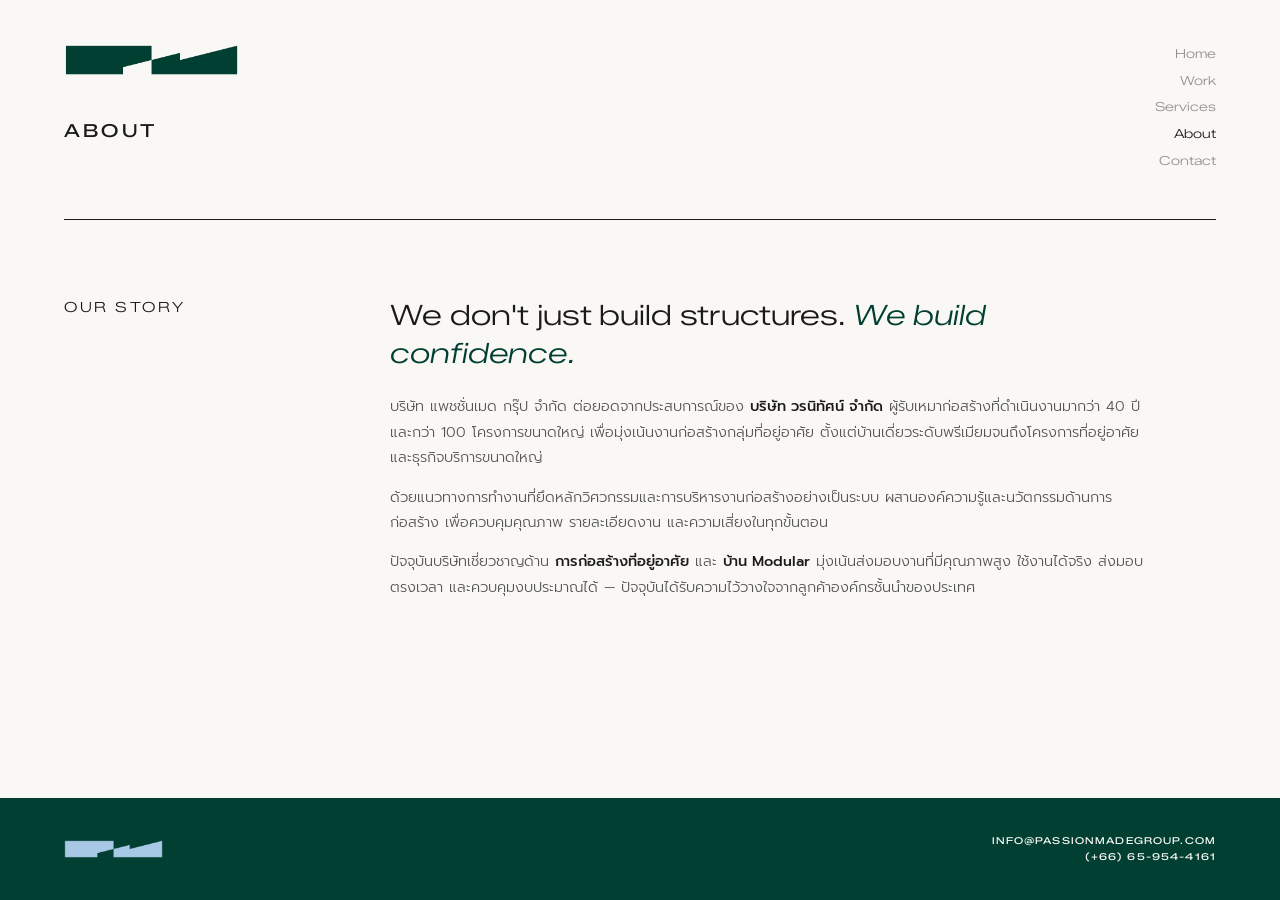
==== about.html @ a5678385 "Add files via upload" ====
<!doctype html>
<html lang="th">
<head>
<meta charset="utf-8">
<meta name="viewport" content="width=device-width, initial-scale=1">
<title>About — PASSIONMADE GROUP</title>
<link rel="icon" type="image/png" href="assets/logo-mark.png">
<link rel="preconnect" href="https://fonts.googleapis.com">
<link rel="preconnect" href="https://fonts.gstatic.com" crossorigin>
<link href="https://fonts.googleapis.com/css2?family=Zalando+Sans+Expanded:wght@300;500;900&display=swap" rel="stylesheet">
<link rel="stylesheet" href="site.css">
</head>
<body>

<header class="top-bar">
  <a href="index.html" class="brand" aria-label="PASSIONMADE GROUP — home">
    <img class="brand__mark" src="assets/logo-mark.png" alt="PASSIONMADE GROUP">
  </a>
  <nav class="top-nav" aria-label="Primary">
    <a href="index.html"    data-page="index.html">Home</a>
    <a href="work.html"     data-page="work.html">Work</a>
    <a href="services.html" data-page="services.html">Services</a>
    <a href="about.html"    data-page="about.html">About</a>
    <a href="contact.html"  data-page="contact.html">Contact</a>
  </nav>
</header>

<main class="page">
  <section class="section">
    <div class="section__head">
      <span class="section__label">About</span>
    </div>

    <div class="about-grid">
      <div class="about-grid__label">
        <span class="sub__label">Our story</span>
      </div>
      <div class="about-col">
        <p class="about-lede">
          We don't just build structures. <span class="em">We build confidence.</span>
        </p>
        <div class="about-body">
          <p>บริษัท แพชชั่นเมด กรุ๊ป จำกัด ต่อยอดจากประสบการณ์ของ <span class="em">บริษัท วรนิทัศน์ จำกัด</span> ผู้รับเหมาก่อสร้างที่ดำเนินงานมากว่า 40 ปี และกว่า 100 โครงการขนาดใหญ่ เพื่อมุ่งเน้นงานก่อสร้างกลุ่มที่อยู่อาศัย ตั้งแต่บ้านเดี่ยวระดับพรีเมียมจนถึงโครงการที่อยู่อาศัยและธุรกิจบริการขนาดใหญ่</p>
          <p>ด้วยแนวทางการทำงานที่ยึดหลักวิศวกรรมและการบริหารงานก่อสร้างอย่างเป็นระบบ ผสานองค์ความรู้และนวัตกรรมด้านการก่อสร้าง เพื่อควบคุมคุณภาพ รายละเอียดงาน และความเสี่ยงในทุกขั้นตอน</p>
          <p>ปัจจุบันบริษัทเชี่ยวชาญด้าน <span class="em">การก่อสร้างที่อยู่อาศัย</span> และ <span class="em">บ้าน Modular</span> มุ่งเน้นส่งมอบงานที่มีคุณภาพสูง ใช้งานได้จริง ส่งมอบตรงเวลา และควบคุมงบประมาณได้ — ปัจจุบันได้รับความไว้วางใจจากลูกค้าองค์กรชั้นนำของประเทศ</p>
        </div>
      </div>
    </div>
  </section>
</main>

<footer class="foot">
  <div class="foot__inner">
    <a href="index.html" class="foot__brand" aria-label="PASSIONMADE GROUP — home">
      <img class="foot__mark" src="assets/logo-mark-blue-clean.png" alt="PASSIONMADE GROUP">
    </a>
    <div class="foot__col" style="align-items: flex-end; text-align: right;">
      <a href="mailto:info@passionmadegroup.com">info@passionmadegroup.com</a>
      <a href="tel:+66659544161">(+66) 65-954-4161</a>
    </div>
  </div>
</footer>

<script src="site.js"></script>
</body>
</html>
---- site.css ----
/* =========================================================
   PASSIONMADE GROUP — Shared stylesheet
   Used by all pages under /site/
   ========================================================= */

/* Fonts — local TTFs from design system */
@font-face {
  font-family: "Zalando Sans";
  src: url("fonts/ZalandoSans-Light.ttf") format("truetype");
  font-weight: 300; font-style: normal; font-display: swap;
}
@font-face {
  font-family: "Zalando Sans";
  src: url("fonts/ZalandoSans-Medium.ttf") format("truetype");
  font-weight: 500; font-style: normal; font-display: swap;
}
@font-face {
  font-family: "Zalando Sans";
  src: url("fonts/ZalandoSans-Bold.ttf") format("truetype");
  font-weight: 700; font-style: normal; font-display: swap;
}
@font-face {
  font-family: "Prompt";
  src: url("fonts/Prompt-Light.ttf") format("truetype");
  font-weight: 300; font-style: normal; font-display: swap;
}
@font-face {
  font-family: "Prompt";
  src: url("fonts/Prompt-Medium.ttf") format("truetype");
  font-weight: 500; font-style: normal; font-display: swap;
}

:root {
  --green: #013F32;
  --paper: #FAF8F4;
  --ink: #1A1A1A;
  --ink-2: #555555;
  --ink-3: #909090;
  --hairline: rgba(26, 26, 26, 0.10);

  --f-widescreen: "Zalando Sans Expanded", "Zalando Sans", "Helvetica Neue", Helvetica, Arial, sans-serif;
  --f-display: var(--f-widescreen);
  --f-body: var(--f-widescreen);
  --f-thai: "Prompt", "Zalando Sans", sans-serif;

  --ease: cubic-bezier(0.22, 1, 0.36, 1);
  --gutter: clamp(28px, 5vw, 80px);
}

* { box-sizing: border-box; margin: 0; padding: 0; }

html { scroll-behavior: smooth; }
@media (prefers-reduced-motion: reduce) {
  html { scroll-behavior: auto; }
  * { animation-duration: 0.001ms !important; transition-duration: 0.001ms !important; }
}

body {
  background: var(--paper);
  color: var(--ink);
  font-family: var(--f-body);
  font-weight: 300;
  font-size: 14px;
  line-height: 1.65;
  -webkit-font-smoothing: antialiased;
  -moz-osx-font-smoothing: grayscale;
  min-height: 100vh;
  display: flex;
  flex-direction: column;
}

img { display: block; max-width: 100%; height: auto; }
a { color: inherit; text-decoration: none; }
button { font: inherit; cursor: pointer; background: none; border: 0; color: inherit; }
ul { list-style: none; }

/* Page fade-in */
.page {
  opacity: 0;
  animation: pageIn 600ms var(--ease) forwards;
}
@keyframes pageIn { to { opacity: 1; } }
@media (prefers-reduced-motion: reduce) {
  .page { opacity: 1; animation: none; }
}

/* =========================================================
   TOP BAR
   ========================================================= */
.top-bar {
  position: fixed;
  top: 0; left: 0; right: 0;
  z-index: 50;
  padding: clamp(24px, 3.6vw, 44px) var(--gutter);
  display: flex;
  justify-content: space-between;
  align-items: flex-start;
  gap: 24px;
  pointer-events: none;
  background: transparent;
}
.top-bar > * { pointer-events: auto; }

.brand {
  display: inline-flex;
  align-items: center;
  line-height: 0;
}
.brand__mark {
  /* Per brand CI — mark is 6:1; height 32px keeps the bar balanced */
  height: 32px;
  width: auto;
  flex: none;
  object-fit: contain;
  display: block;
}
/* On the Home page only, show the full lockup (mark + wordmark) instead */
.brand--lockup .brand__mark {
  height: 72px;
}

.top-nav {
  display: flex;
  flex-direction: column;
  align-items: flex-end;
  gap: 6px;
}
.top-nav a {
  font-family: var(--f-widescreen);
  font-size: 12.5px;
  font-weight: 300;
  letter-spacing: 0;
  color: var(--ink-3);
  transition: color 240ms var(--ease);
}
.top-nav a:hover,
.top-nav a.is-active {
  color: var(--ink);
}

/* =========================================================
   PAGE SHELL
   ========================================================= */
main.page {
  flex: 1;
  display: flex;
  flex-direction: column;
}

.section {
  max-width: 1600px;
  margin: 0 auto;
  width: 100%;
  padding: clamp(96px, 13vh, 140px) var(--gutter) clamp(64px, 8vh, 96px);
}
.section__head {
  margin-bottom: clamp(40px, 6vw, 72px);
}
.section__label {
  font-family: var(--f-widescreen);
  font-size: 18px;
  font-weight: 500;
  letter-spacing: 0.18em;
  text-transform: uppercase;
  color: var(--ink);
}
/* Smaller label for subsections within a page (e.g. side-rail headings) */
.sub__label {
  font-family: var(--f-widescreen);
  font-size: 14px;
  font-weight: 300;
  letter-spacing: 0.18em;
  text-transform: uppercase;
  color: var(--ink);
}

.eyebrow {
  font-family: var(--f-widescreen);
  font-size: 11.5px;
  font-weight: 300;
  letter-spacing: 0.18em;
  text-transform: uppercase;
  color: var(--ink);
}

/* =========================================================
   INTRO (index.html)
   ========================================================= */
.intro {
  flex: 1;
  min-height: 100vh;
  min-height: 100svh;
  padding: clamp(180px, 28vh, 360px) var(--gutter) clamp(96px, 14vh, 160px);
  display: flex;
  flex-direction: column;
  justify-content: center;
  max-width: 1600px;
  margin: 0 auto;
  width: 100%;
}
.intro__inner {
  display: flex;
  flex-direction: column;
  gap: clamp(24px, 3vw, 40px);
}
.intro__wordmark {
  font-family: var(--f-widescreen);
  font-size: 24px;
  line-height: 1;
  letter-spacing: -0.02em;
  color: var(--green);
  text-transform: uppercase;
  font-weight: 500;
}
.intro__wordmark .heavy { font-weight: 900; letter-spacing: -0.025em; }
.intro__lede {
  font-family: var(--f-widescreen);
  font-size: clamp(14px, 1.1vw, 17px);
  font-weight: 300;
  line-height: 1.55;
  color: var(--ink);
  max-width: 44ch;
}
.intro__th {
  font-family: var(--f-thai);
  font-size: clamp(13.5px, 1.05vw, 15.5px);
  font-weight: 300;
  line-height: 1.75;
  color: var(--ink-2);
  max-width: 44ch;
}

/* =========================================================
   WORK (work.html) — case-study blocks
   ========================================================= */
.case {
  display: grid;
  grid-template-columns: minmax(220px, 1fr) 2fr 2fr;
  gap: clamp(20px, 3vw, 48px);
  align-items: start;
  padding: clamp(64px, 10vw, 160px) 0;
  border-top: 1px solid var(--hairline);
}
/* Foundation cases — single image, sized identically to a Selected-work tile.
   Sits in column 2; column 3 stays empty as breathing space. */
.case--single {
  grid-template-columns: minmax(220px, 1fr) 2fr 2fr;
}
.case--single .case__media {
  grid-column: 2 / 3;
}
/* Section group label — underlined heading between groups of cases */
.cases__group-label {
  display: flex;
  align-items: baseline;
  justify-content: space-between;
  gap: 24px;
  margin: clamp(80px, 12vw, 160px) 0 clamp(28px, 3vw, 44px);
}
.cases__group-label:first-child,
.section__head + .cases__group-label { margin-top: 0; }
.cases__group-label .label {
  font-family: var(--f-widescreen);
  font-size: 14px;
  font-weight: 500;
  letter-spacing: 0.18em;
  text-transform: uppercase;
  color: var(--ink);
  line-height: 1;
  padding-bottom: 6px;
  border-bottom: 1px solid var(--ink);
}
.cases__group-label .note {
  font-family: var(--f-thai);
  font-size: 13px;
  font-weight: 300;
  color: var(--ink-2);
  max-width: 40ch;
  text-align: right;
}
/* When a case directly follows a group-label, drop its top border
   (the group-label already provides it) */
.cases__group-label + .case { border-top: 0; padding-top: clamp(28px, 4vw, 56px); }
.case:first-of-type { border-top: 0; }


.case__text {
  display: flex;
  flex-direction: column;
  gap: 28px;
  position: sticky;
  top: 76px;
}
.case__title {
  font-family: var(--f-widescreen);
  font-size: 12px;
  font-weight: 300;
  letter-spacing: 0.22em;
  text-transform: uppercase;
  color: var(--ink);
}
.case__body {
  display: flex;
  flex-direction: column;
  gap: 14px;
  font-family: var(--f-thai);
  font-size: 14px;
  font-weight: 300;
  line-height: 1.75;
  color: var(--ink-2);
  max-width: 36ch;
}
.case__meta {
  display: flex;
  flex-direction: column;
  gap: 14px;
}
.case__meta .row {
  display: flex;
  flex-direction: column;
  gap: 2px;
}
.case__meta .k {
  font-family: var(--f-widescreen);
  font-size: 11px;
  font-weight: 300;
  letter-spacing: 0.18em;
  text-transform: uppercase;
  color: var(--ink-3);
}
.case__meta .v {
  font-family: var(--f-widescreen);
  font-size: 13.5px;
  font-weight: 300;
  color: var(--ink);
}
.case__meta .v.th { font-family: var(--f-thai); color: var(--ink); }

.case__media {
  overflow: hidden;
  aspect-ratio: 4/5;
  background: rgba(26, 26, 26, 0.035);
  border: 1px solid var(--hairline);
}
.case__media img {
  width: 100%;
  height: 100%;
  object-fit: cover;
  transition: transform 900ms var(--ease);
}
.case:hover .case__media img { transform: scale(1.02); }

/* =========================================================
   SERVICES (services.html)
   ========================================================= */
.services-grid {
  display: grid;
  grid-template-columns: minmax(220px, 1fr) 3fr;
  gap: clamp(24px, 4vw, 64px);
  align-items: start;
  border-top: 1px solid var(--ink);
  padding-top: clamp(48px, 6vw, 80px);
}
.services-grid__head {
  position: sticky;
  top: 76px;
  display: flex;
  flex-direction: column;
  gap: 16px;
}
.services-grid__head .lede {
  font-family: var(--f-thai);
  font-size: 13.5px;
  font-weight: 300;
  line-height: 1.7;
  color: var(--ink-2);
  max-width: 28ch;
}
.services-list { display: flex; flex-direction: column; }
.services-list li {
  border-top: 1px solid var(--hairline);
}
.services-list li:last-child { border-bottom: 1px solid var(--hairline); }
.services-list a {
  display: grid;
  grid-template-columns: 40px 1fr;
  gap: 24px;
  align-items: baseline;
  padding: clamp(20px, 2vw, 28px) 0;
  font-family: var(--f-widescreen);
  font-weight: 300;
  font-size: clamp(20px, 2vw, 28px);
  letter-spacing: -0.01em;
  color: var(--ink);
  transition: color 240ms var(--ease);
}
.services-list a:hover { color: var(--green); }
.services-list .num {
  font-family: var(--f-widescreen);
  font-size: 12px;
  font-weight: 300;
  letter-spacing: 0.12em;
  color: var(--ink-3);
}
.services-list .arrow {
  font-size: 16px;
  color: var(--ink-3);
  transition: transform 320ms var(--ease), color 240ms var(--ease);
}
.services-list a:hover .arrow { transform: translateX(6px); color: var(--green); }

/* =========================================================
   ABOUT (about.html)
   ========================================================= */
.about-grid {
  display: grid;
  grid-template-columns: minmax(220px, 1fr) 3fr;
  gap: clamp(24px, 4vw, 64px);
  align-items: start;
  border-top: 1px solid var(--ink);
  padding-top: clamp(48px, 6vw, 80px);
}
.about-grid__label {
  position: sticky;
  top: 76px;
}
.about-col {
  display: flex;
  flex-direction: column;
  gap: 22px;
  max-width: 64ch;
}
.about-lede {
  font-family: var(--f-widescreen);
  font-size: clamp(22px, 2.2vw, 30px);
  font-weight: 300;
  line-height: 1.35;
  letter-spacing: -0.005em;
  color: var(--ink);
}
.about-lede .em {
  color: var(--green);
  font-style: italic;
}
.about-body {
  display: flex;
  flex-direction: column;
  gap: 14px;
  font-family: var(--f-thai);
  font-weight: 300;
  font-size: 14.5px;
  line-height: 1.75;
  color: var(--ink-2);
}
.about-body .em {
  color: var(--ink);
  font-weight: 500;
}

/* =========================================================
   CONTACT (contact.html)
   ========================================================= */
.contact-grid {
  display: grid;
  grid-template-columns: minmax(220px, 1fr) 3fr;
  gap: clamp(24px, 4vw, 64px);
  align-items: start;
  border-top: 1px solid var(--ink);
  padding-top: clamp(48px, 6vw, 80px);
}
.contact-grid__label {
  position: sticky;
  top: 76px;
}
.contact-cols {
  display: grid;
  grid-template-columns: 1fr 1fr;
  gap: clamp(40px, 5vw, 80px);
  max-width: 800px;
}
.contact-addr {
  display: flex;
  flex-direction: column;
  gap: 28px;
}
.contact-addr .block {
  display: flex;
  flex-direction: column;
  gap: 6px;
}
.contact-addr .k {
  font-family: var(--f-widescreen);
  font-size: 12px;
  font-weight: 300;
  color: var(--ink);
}
.contact-addr p,
.contact-addr a {
  font-family: var(--f-body);
  font-weight: 300;
  font-size: 14px;
  line-height: 1.55;
  color: var(--ink-2);
}
.contact-addr p.th { font-family: var(--f-thai); }
.contact-addr a {
  border-bottom: 1px solid transparent;
  transition: color 240ms var(--ease), border-color 240ms var(--ease);
}
.contact-addr a:hover { color: var(--green); border-bottom-color: var(--green); }

.contact-form {
  display: flex;
  flex-direction: column;
  gap: 22px;
}
.field { display: flex; flex-direction: column; gap: 6px; }
.field label {
  font-family: var(--f-widescreen);
  font-size: 12px;
  font-weight: 300;
  color: var(--ink);
}
.field input,
.field textarea {
  font-family: var(--f-body);
  font-size: 14px;
  font-weight: 300;
  color: var(--ink);
  background: transparent;
  border: 0;
  border-bottom: 1px solid var(--hairline);
  padding: 6px 0 10px;
  width: 100%;
  outline: none;
  resize: none;
  line-height: 1.5;
  transition: border-color 240ms var(--ease);
}
.field input::placeholder,
.field textarea::placeholder {
  color: var(--ink-3);
  font-family: var(--f-thai);
}
.field input:focus,
.field textarea:focus { border-bottom-color: var(--ink); }
.field textarea { min-height: 64px; }

.form-submit {
  align-self: flex-start;
  display: inline-flex;
  align-items: center;
  gap: 10px;
  margin-top: 6px;
  padding: 4px 0;
  font-family: var(--f-widescreen);
  font-size: 12px;
  font-weight: 300;
  letter-spacing: 0.18em;
  text-transform: uppercase;
  color: var(--ink);
  border-bottom: 1px solid var(--ink);
  transition: color 240ms var(--ease), border-color 240ms var(--ease), gap 240ms var(--ease);
}
.form-submit:hover { color: var(--green); border-bottom-color: var(--green); gap: 16px; }
.form-success {
  margin-top: 6px;
  display: none;
  font-family: var(--f-thai);
  font-size: 13.5px;
  font-weight: 300;
  color: var(--green);
}
.form-success.is-shown { display: block; }

/* =========================================================
   FOOTER — green panel, blue mark left, info columns right
   ========================================================= */
.foot {
  background: var(--green);
  color: var(--paper);
  width: 100%;
  padding: clamp(24px, 3vw, 36px) var(--gutter);
}
.foot__inner {
  max-width: 1600px;
  margin: 0 auto;
  display: flex;
  justify-content: space-between;
  align-items: center;
  gap: clamp(20px, 4vw, 56px);
}
.foot__brand { display: inline-flex; align-items: center; }
.foot__mark {
  display: block;
  height: 18px;
  width: auto;
}
.foot__col {
  display: flex;
  flex-direction: column;
  gap: 2px;
  font-family: var(--f-widescreen);
  font-size: 9.5px;
  font-weight: 500;
  letter-spacing: 0.12em;
  text-transform: uppercase;
  line-height: 1.5;
  color: var(--paper);
}
.foot__col a {
  color: var(--paper);
  transition: opacity 240ms var(--ease);
}
.foot__col a:hover { opacity: 0.75; }
.foot__col .th {
  font-family: var(--f-thai);
  text-transform: none;
  letter-spacing: 0;
  font-size: 10.5px;
}
@media (max-width: 720px) {
  .foot__inner {
    flex-direction: column;
    align-items: flex-start;
    gap: 14px;
  }
  .foot__col { font-size: 9px; align-items: flex-start !important; }
}

/* =========================================================
   Responsive
   ========================================================= */
@media (max-width: 900px) {
  .case { grid-template-columns: 1fr 1fr; }
  .case__text { grid-column: 1 / -1; position: static; }
}
@media (max-width: 640px) {
  .case { grid-template-columns: 1fr; gap: 24px; }
  .case__media { aspect-ratio: 4/3; }
  .services-grid,
  .about-grid,
  .contact-grid { grid-template-columns: 1fr; }
  .services-grid__head,
  .about-grid__label,
  .contact-grid__label { position: static; }
  .contact-cols { grid-template-columns: 1fr; }
  /* Mobile: separate the address from the form with a hairline + breathing space */
  .contact-cols .contact-form {
    border-top: 1px solid var(--hairline);
    padding-top: clamp(28px, 6vw, 40px);
    margin-top: clamp(4px, 2vw, 12px);
  }
  .foot { flex-direction: column; align-items: flex-start; gap: 16px; }
}
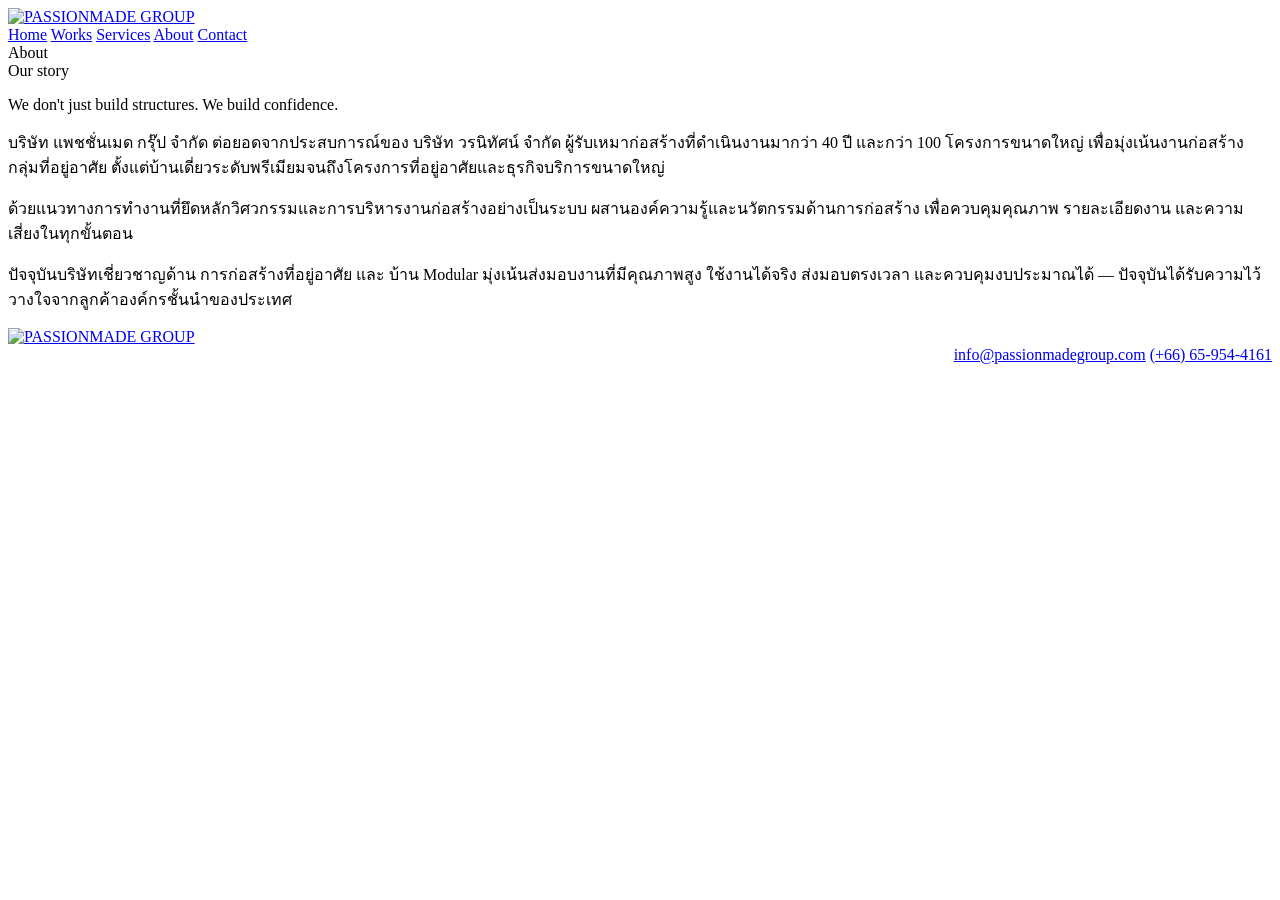
==== commit bc7cc5b7: "Add files via upload" ====
--- a/about.html
+++ b/about.html
@@ -4,22 +4,22 @@
 <meta charset="utf-8">
 <meta name="viewport" content="width=device-width, initial-scale=1">
 <title>About — PASSIONMADE GROUP</title>
-<link rel="icon" type="image/png" href="assets/logo-mark.png">
+<link rel="icon" type="image/png" href="../../20260517_r4/assets/logo-mark.png">
 <link rel="preconnect" href="https://fonts.googleapis.com">
 <link rel="preconnect" href="https://fonts.gstatic.com" crossorigin>
 <link href="https://fonts.googleapis.com/css2?family=Zalando+Sans+Expanded:wght@300;500;900&display=swap" rel="stylesheet">
-<link rel="stylesheet" href="site.css">
+<link rel="stylesheet" href="../../20260517_r4/site.css">
 </head>
 <body>
 
 <header class="top-bar">
-  <a href="index.html" class="brand" aria-label="PASSIONMADE GROUP — home">
-    <img class="brand__mark" src="assets/logo-mark.png" alt="PASSIONMADE GROUP">
+  <a href="../../20260517_r4/index.html" class="brand" aria-label="PASSIONMADE GROUP — home">
+    <img class="brand__mark" src="../../20260517_r4/assets/logo-mark.png" alt="PASSIONMADE GROUP">
   </a>
   <nav class="top-nav" aria-label="Primary">
-    <a href="index.html"    data-page="index.html">Home</a>
-    <a href="work.html"     data-page="work.html">Work</a>
-    <a href="services.html" data-page="services.html">Services</a>
+    <a href="../../20260517_r4/index.html"    data-page="index.html">Home</a>
+    <a href="../../20260517_r4/work.html"     data-page="work.html">Works</a>
+    <a href="../../20260517_r4/services.html" data-page="services.html">Services</a>
     <a href="about.html"    data-page="about.html">About</a>
     <a href="contact.html"  data-page="contact.html">Contact</a>
   </nav>
@@ -51,8 +51,8 @@
 
 <footer class="foot">
   <div class="foot__inner">
-    <a href="index.html" class="foot__brand" aria-label="PASSIONMADE GROUP — home">
-      <img class="foot__mark" src="assets/logo-mark-blue-clean.png" alt="PASSIONMADE GROUP">
+    <a href="../../20260517_r4/index.html" class="foot__brand" aria-label="PASSIONMADE GROUP — home">
+      <img class="foot__mark" src="../../20260517_r4/assets/logo-mark-blue-clean.png" alt="PASSIONMADE GROUP">
     </a>
     <div class="foot__col" style="align-items: flex-end; text-align: right;">
       <a href="mailto:info@passionmadegroup.com">info@passionmadegroup.com</a>
@@ -61,6 +61,6 @@
   </div>
 </footer>
 
-<script src="site.js"></script>
+<script src="../../20260517_r4/site.js"></script>
 </body>
 </html>
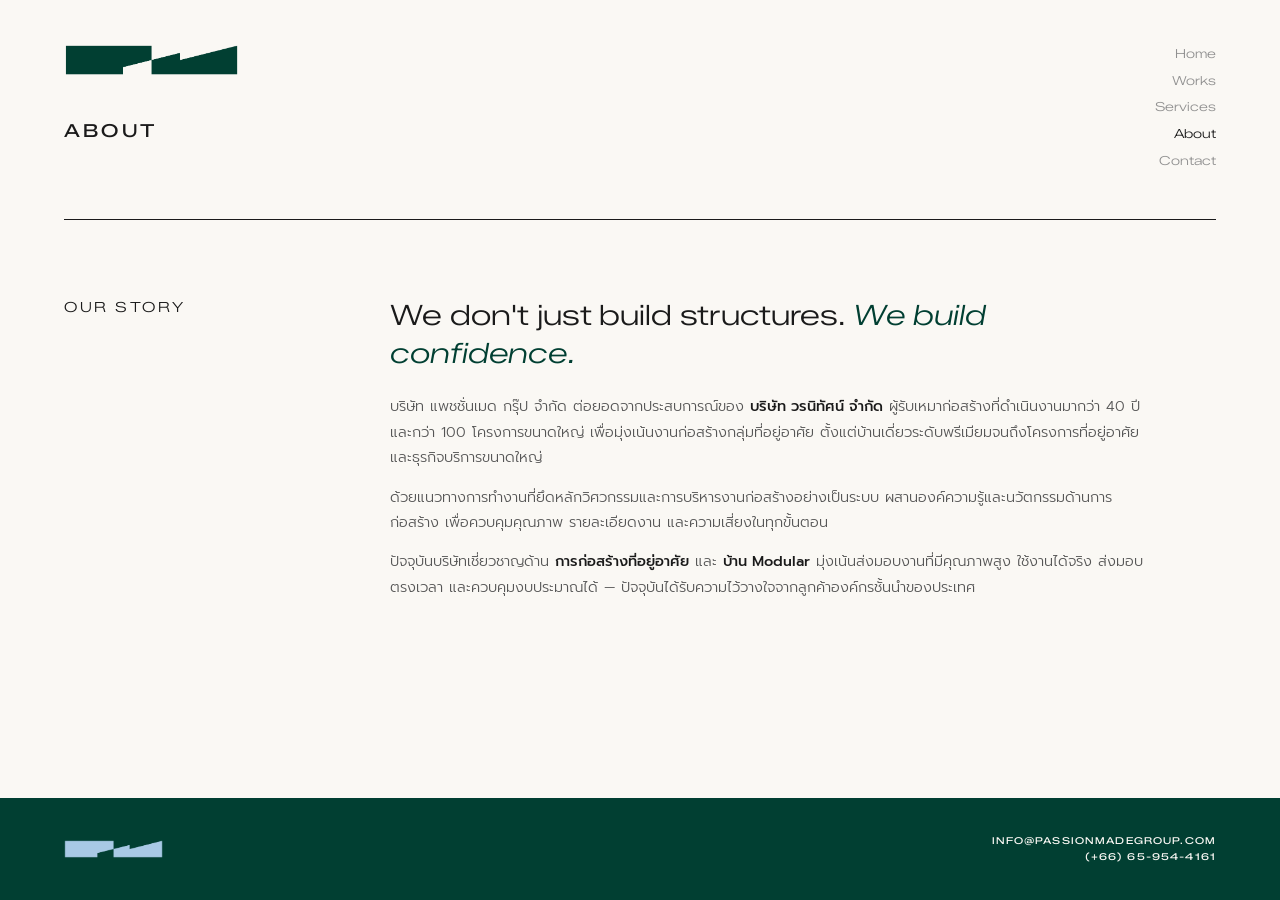
==== commit b6845b40: "Add files via upload" ====
--- a/about.html
+++ b/about.html
@@ -4,22 +4,22 @@
 <meta charset="utf-8">
 <meta name="viewport" content="width=device-width, initial-scale=1">
 <title>About — PASSIONMADE GROUP</title>
-<link rel="icon" type="image/png" href="../../20260517_r4/assets/logo-mark.png">
+<link rel="icon" type="image/png" href="assets/logo-mark.png">
 <link rel="preconnect" href="https://fonts.googleapis.com">
 <link rel="preconnect" href="https://fonts.gstatic.com" crossorigin>
 <link href="https://fonts.googleapis.com/css2?family=Zalando+Sans+Expanded:wght@300;500;900&display=swap" rel="stylesheet">
-<link rel="stylesheet" href="../../20260517_r4/site.css">
+<link rel="stylesheet" href="site.css">
 </head>
 <body>
 
 <header class="top-bar">
-  <a href="../../20260517_r4/index.html" class="brand" aria-label="PASSIONMADE GROUP — home">
-    <img class="brand__mark" src="../../20260517_r4/assets/logo-mark.png" alt="PASSIONMADE GROUP">
+  <a href="index.html" class="brand" aria-label="PASSIONMADE GROUP — home">
+    <img class="brand__mark" src="assets/logo-mark.png" alt="PASSIONMADE GROUP">
   </a>
   <nav class="top-nav" aria-label="Primary">
-    <a href="../../20260517_r4/index.html"    data-page="index.html">Home</a>
-    <a href="../../20260517_r4/work.html"     data-page="work.html">Works</a>
-    <a href="../../20260517_r4/services.html" data-page="services.html">Services</a>
+    <a href="index.html"    data-page="index.html">Home</a>
+    <a href="work.html"     data-page="work.html">Works</a>
+    <a href="services.html" data-page="services.html">Services</a>
     <a href="about.html"    data-page="about.html">About</a>
     <a href="contact.html"  data-page="contact.html">Contact</a>
   </nav>
@@ -51,8 +51,8 @@
 
 <footer class="foot">
   <div class="foot__inner">
-    <a href="../../20260517_r4/index.html" class="foot__brand" aria-label="PASSIONMADE GROUP — home">
-      <img class="foot__mark" src="../../20260517_r4/assets/logo-mark-blue-clean.png" alt="PASSIONMADE GROUP">
+    <a href="index.html" class="foot__brand" aria-label="PASSIONMADE GROUP — home">
+      <img class="foot__mark" src="assets/logo-mark-blue-clean.png" alt="PASSIONMADE GROUP">
     </a>
     <div class="foot__col" style="align-items: flex-end; text-align: right;">
       <a href="mailto:info@passionmadegroup.com">info@passionmadegroup.com</a>
@@ -61,6 +61,6 @@
   </div>
 </footer>
 
-<script src="../../20260517_r4/site.js"></script>
+<script src="site.js"></script>
 </body>
 </html>
--- a/site.css
+++ b/site.css
@@ -0,0 +1,683 @@
+/* =========================================================
+   PASSIONMADE GROUP — Shared stylesheet
+   Used by all pages under /site/
+   ========================================================= */
+
+/* Fonts — local TTFs from design system */
+@font-face {
+  font-family: "Zalando Sans";
+  src: url("fonts/ZalandoSans-Light.ttf") format("truetype");
+  font-weight: 300; font-style: normal; font-display: swap;
+}
+@font-face {
+  font-family: "Zalando Sans";
+  src: url("fonts/ZalandoSans-Medium.ttf") format("truetype");
+  font-weight: 500; font-style: normal; font-display: swap;
+}
+@font-face {
+  font-family: "Zalando Sans";
+  src: url("fonts/ZalandoSans-Bold.ttf") format("truetype");
+  font-weight: 700; font-style: normal; font-display: swap;
+}
+@font-face {
+  font-family: "Prompt";
+  src: url("fonts/Prompt-Light.ttf") format("truetype");
+  font-weight: 300; font-style: normal; font-display: swap;
+}
+@font-face {
+  font-family: "Prompt";
+  src: url("fonts/Prompt-Medium.ttf") format("truetype");
+  font-weight: 500; font-style: normal; font-display: swap;
+}
+
+:root {
+  --green: #013F32;
+  --paper: #FAF8F4;
+  --ink: #1A1A1A;
+  --ink-2: #555555;
+  --ink-3: #909090;
+  --hairline: rgba(26, 26, 26, 0.10);
+
+  --f-widescreen: "Zalando Sans Expanded", "Zalando Sans", "Helvetica Neue", Helvetica, Arial, sans-serif;
+  --f-display: var(--f-widescreen);
+  --f-body: var(--f-widescreen);
+  --f-thai: "Prompt", "Zalando Sans", sans-serif;
+
+  --ease: cubic-bezier(0.22, 1, 0.36, 1);
+  --gutter: clamp(28px, 5vw, 80px);
+}
+
+* { box-sizing: border-box; margin: 0; padding: 0; }
+
+html { scroll-behavior: smooth; }
+@media (prefers-reduced-motion: reduce) {
+  html { scroll-behavior: auto; }
+  * { animation-duration: 0.001ms !important; transition-duration: 0.001ms !important; }
+}
+
+body {
+  background: var(--paper);
+  color: var(--ink);
+  font-family: var(--f-body);
+  font-weight: 300;
+  font-size: 14px;
+  line-height: 1.65;
+  -webkit-font-smoothing: antialiased;
+  -moz-osx-font-smoothing: grayscale;
+  min-height: 100vh;
+  display: flex;
+  flex-direction: column;
+}
+
+img { display: block; max-width: 100%; height: auto; }
+a { color: inherit; text-decoration: none; }
+button { font: inherit; cursor: pointer; background: none; border: 0; color: inherit; }
+ul { list-style: none; }
+
+/* Page fade-in */
+.page {
+  opacity: 0;
+  animation: pageIn 600ms var(--ease) forwards;
+}
+@keyframes pageIn { to { opacity: 1; } }
+@media (prefers-reduced-motion: reduce) {
+  .page { opacity: 1; animation: none; }
+}
+
+/* =========================================================
+   TOP BAR
+   ========================================================= */
+.top-bar {
+  position: fixed;
+  top: 0; left: 0; right: 0;
+  z-index: 50;
+  padding: clamp(24px, 3.6vw, 44px) var(--gutter);
+  display: flex;
+  justify-content: space-between;
+  align-items: flex-start;
+  gap: 24px;
+  pointer-events: none;
+  background: transparent;
+}
+.top-bar > * { pointer-events: auto; }
+
+.brand {
+  display: inline-flex;
+  align-items: center;
+  line-height: 0;
+}
+.brand__mark {
+  /* Per brand CI — mark is 6:1; height 32px keeps the bar balanced */
+  height: 32px;
+  width: auto;
+  flex: none;
+  object-fit: contain;
+  display: block;
+}
+/* On the Home page only, show the full lockup (mark + wordmark) instead */
+.brand--lockup .brand__mark {
+  height: 72px;
+}
+
+.top-nav {
+  display: flex;
+  flex-direction: column;
+  align-items: flex-end;
+  gap: 6px;
+}
+.top-nav a {
+  font-family: var(--f-widescreen);
+  font-size: 12.5px;
+  font-weight: 300;
+  letter-spacing: 0;
+  color: var(--ink-3);
+  transition: color 240ms var(--ease);
+}
+.top-nav a:hover,
+.top-nav a.is-active {
+  color: var(--ink);
+}
+
+/* =========================================================
+   PAGE SHELL
+   ========================================================= */
+main.page {
+  flex: 1;
+  display: flex;
+  flex-direction: column;
+}
+
+.section {
+  max-width: 1600px;
+  margin: 0 auto;
+  width: 100%;
+  padding: clamp(96px, 13vh, 140px) var(--gutter) clamp(64px, 8vh, 96px);
+}
+.section__head {
+  margin-bottom: clamp(40px, 6vw, 72px);
+}
+.section__label {
+  font-family: var(--f-widescreen);
+  font-size: 18px;
+  font-weight: 500;
+  letter-spacing: 0.18em;
+  text-transform: uppercase;
+  color: var(--ink);
+}
+/* Smaller label for subsections within a page (e.g. side-rail headings) */
+.sub__label {
+  font-family: var(--f-widescreen);
+  font-size: 14px;
+  font-weight: 300;
+  letter-spacing: 0.18em;
+  text-transform: uppercase;
+  color: var(--ink);
+}
+
+.eyebrow {
+  font-family: var(--f-widescreen);
+  font-size: 11.5px;
+  font-weight: 300;
+  letter-spacing: 0.18em;
+  text-transform: uppercase;
+  color: var(--ink);
+}
+
+/* =========================================================
+   INTRO (index.html)
+   ========================================================= */
+.intro {
+  flex: 1;
+  min-height: 100vh;
+  min-height: 100svh;
+  padding: clamp(180px, 28vh, 360px) var(--gutter) clamp(96px, 14vh, 160px);
+  display: flex;
+  flex-direction: column;
+  justify-content: center;
+  max-width: 1600px;
+  margin: 0 auto;
+  width: 100%;
+}
+.intro__inner {
+  display: flex;
+  flex-direction: column;
+  gap: clamp(24px, 3vw, 40px);
+}
+.intro__wordmark {
+  font-family: var(--f-widescreen);
+  font-size: 24px;
+  line-height: 1;
+  letter-spacing: -0.02em;
+  color: var(--green);
+  text-transform: uppercase;
+  font-weight: 500;
+}
+.intro__wordmark .heavy { font-weight: 900; letter-spacing: -0.025em; }
+.intro__lede {
+  font-family: var(--f-widescreen);
+  font-size: clamp(14px, 1.1vw, 17px);
+  font-weight: 300;
+  line-height: 1.55;
+  color: var(--ink);
+  max-width: 44ch;
+}
+.intro__th {
+  font-family: var(--f-thai);
+  font-size: clamp(13.5px, 1.05vw, 15.5px);
+  font-weight: 300;
+  line-height: 1.75;
+  color: var(--ink-2);
+  max-width: 44ch;
+}
+
+/* =========================================================
+   WORK (work.html) — case-study blocks
+   ========================================================= */
+.case {
+  display: grid;
+  grid-template-columns: minmax(220px, 1fr) 2fr 2fr;
+  gap: clamp(20px, 3vw, 48px);
+  align-items: start;
+  padding: clamp(64px, 10vw, 160px) 0;
+  border-top: 1px solid var(--hairline);
+}
+/* Foundation cases — single image, sized identically to a Selected-work tile.
+   Sits in column 2; column 3 stays empty as breathing space. */
+.case--single {
+  grid-template-columns: minmax(220px, 1fr) 2fr 2fr;
+}
+.case--single .case__media {
+  grid-column: 2 / 3;
+}
+/* Section group label — underlined heading between groups of cases */
+.cases__group-label {
+  display: flex;
+  align-items: baseline;
+  justify-content: space-between;
+  gap: 24px;
+  margin: clamp(80px, 12vw, 160px) 0 clamp(28px, 3vw, 44px);
+}
+/* First group sits right under the page header — reset top margin,
+   add the same hairline rule the other pages have above their grids */
+.cases__group-label:first-child,
+.section__head + .cases__group-label {
+  margin-top: 0;
+  border-top: 1px solid var(--ink);
+  padding-top: clamp(48px, 6vw, 80px);
+}
+.cases__group-label .label {
+  font-family: var(--f-widescreen);
+  font-size: 14px;
+  font-weight: 500;
+  letter-spacing: 0.18em;
+  text-transform: uppercase;
+  color: var(--ink);
+  line-height: 1;
+  padding-bottom: 6px;
+  border-bottom: 1px solid var(--ink);
+}
+.cases__group-label .note {
+  font-family: var(--f-thai);
+  font-size: 13px;
+  font-weight: 300;
+  color: var(--ink-2);
+  max-width: 40ch;
+  text-align: right;
+}
+/* When a case directly follows a group-label, drop its top border
+   (the group-label already provides it) */
+.cases__group-label + .case { border-top: 0; padding-top: clamp(28px, 4vw, 56px); }
+.case:first-of-type { border-top: 0; }
+
+
+.case__text {
+  display: flex;
+  flex-direction: column;
+  gap: 28px;
+  position: sticky;
+  top: 76px;
+}
+.case__title {
+  font-family: var(--f-widescreen);
+  font-size: 12px;
+  font-weight: 300;
+  letter-spacing: 0.22em;
+  text-transform: uppercase;
+  color: var(--ink);
+}
+.case__body {
+  display: flex;
+  flex-direction: column;
+  gap: 14px;
+  font-family: var(--f-thai);
+  font-size: 14px;
+  font-weight: 300;
+  line-height: 1.75;
+  color: var(--ink-2);
+  max-width: 36ch;
+}
+.case__meta {
+  display: flex;
+  flex-direction: column;
+  gap: 14px;
+}
+.case__meta .row {
+  display: flex;
+  flex-direction: column;
+  gap: 2px;
+}
+.case__meta .k {
+  font-family: var(--f-widescreen);
+  font-size: 11px;
+  font-weight: 300;
+  letter-spacing: 0.18em;
+  text-transform: uppercase;
+  color: var(--ink-3);
+}
+.case__meta .v {
+  font-family: var(--f-widescreen);
+  font-size: 13.5px;
+  font-weight: 300;
+  color: var(--ink);
+}
+.case__meta .v.th { font-family: var(--f-thai); color: var(--ink); }
+
+.case__media {
+  overflow: hidden;
+  aspect-ratio: 4/5;
+  background: rgba(26, 26, 26, 0.035);
+  border: 1px solid var(--hairline);
+}
+.case__media img {
+  width: 100%;
+  height: 100%;
+  object-fit: cover;
+  transition: transform 900ms var(--ease);
+}
+.case:hover .case__media img { transform: scale(1.02); }
+
+/* =========================================================
+   SERVICES (services.html)
+   ========================================================= */
+.services-grid {
+  display: grid;
+  grid-template-columns: minmax(220px, 1fr) 3fr;
+  gap: clamp(24px, 4vw, 64px);
+  align-items: start;
+  border-top: 1px solid var(--ink);
+  padding-top: clamp(48px, 6vw, 80px);
+}
+.services-grid__head {
+  position: sticky;
+  top: 76px;
+  display: flex;
+  flex-direction: column;
+  gap: 16px;
+}
+.services-grid__head .lede {
+  font-family: var(--f-thai);
+  font-size: 13.5px;
+  font-weight: 300;
+  line-height: 1.7;
+  color: var(--ink-2);
+  max-width: 28ch;
+}
+.services-list { display: flex; flex-direction: column; }
+.services-list li {
+  border-top: 1px solid var(--hairline);
+}
+.services-list li:last-child { border-bottom: 1px solid var(--hairline); }
+.services-list a {
+  display: grid;
+  grid-template-columns: 40px 1fr;
+  gap: 24px;
+  align-items: baseline;
+  padding: clamp(20px, 2vw, 28px) 0;
+  font-family: var(--f-widescreen);
+  font-weight: 300;
+  font-size: clamp(20px, 2vw, 28px);
+  letter-spacing: -0.01em;
+  color: var(--ink);
+  transition: color 240ms var(--ease);
+}
+.services-list a:hover { color: var(--green); }
+.services-list .num {
+  font-family: var(--f-widescreen);
+  font-size: 12px;
+  font-weight: 300;
+  letter-spacing: 0.12em;
+  color: var(--ink-3);
+}
+.services-list .arrow {
+  font-size: 16px;
+  color: var(--ink-3);
+  transition: transform 320ms var(--ease), color 240ms var(--ease);
+}
+.services-list a:hover .arrow { transform: translateX(6px); color: var(--green); }
+
+/* =========================================================
+   ABOUT (about.html)
+   ========================================================= */
+.about-grid {
+  display: grid;
+  grid-template-columns: minmax(220px, 1fr) 3fr;
+  gap: clamp(24px, 4vw, 64px);
+  align-items: start;
+  border-top: 1px solid var(--ink);
+  padding-top: clamp(48px, 6vw, 80px);
+}
+.about-grid__label {
+  position: sticky;
+  top: 76px;
+}
+.about-col {
+  display: flex;
+  flex-direction: column;
+  gap: 22px;
+  max-width: 64ch;
+}
+.about-lede {
+  font-family: var(--f-widescreen);
+  font-size: clamp(22px, 2.2vw, 30px);
+  font-weight: 300;
+  line-height: 1.35;
+  letter-spacing: -0.005em;
+  color: var(--ink);
+}
+.about-lede .em {
+  color: var(--green);
+  font-style: italic;
+}
+.about-body {
+  display: flex;
+  flex-direction: column;
+  gap: 14px;
+  font-family: var(--f-thai);
+  font-weight: 300;
+  font-size: 14.5px;
+  line-height: 1.75;
+  color: var(--ink-2);
+}
+.about-body .em {
+  color: var(--ink);
+  font-weight: 500;
+}
+
+/* =========================================================
+   CONTACT (contact.html)
+   ========================================================= */
+.contact-grid {
+  display: grid;
+  grid-template-columns: minmax(220px, 1fr) 3fr;
+  gap: clamp(24px, 4vw, 64px);
+  align-items: start;
+  border-top: 1px solid var(--ink);
+  padding-top: clamp(48px, 6vw, 80px);
+}
+.contact-grid__label {
+  position: sticky;
+  top: 76px;
+}
+.contact-cols {
+  display: grid;
+  grid-template-columns: 1fr 1fr;
+  gap: clamp(40px, 5vw, 80px);
+  max-width: 800px;
+}
+.contact-addr {
+  display: flex;
+  flex-direction: column;
+  gap: 28px;
+}
+.contact-addr .block {
+  display: flex;
+  flex-direction: column;
+  gap: 6px;
+}
+.contact-addr .k {
+  font-family: var(--f-widescreen);
+  font-size: 12px;
+  font-weight: 300;
+  color: var(--ink);
+}
+.contact-addr p,
+.contact-addr a {
+  font-family: var(--f-body);
+  font-weight: 300;
+  font-size: 14px;
+  line-height: 1.55;
+  color: var(--ink-2);
+}
+.contact-addr p.th { font-family: var(--f-thai); }
+.contact-addr a {
+  border-bottom: 1px solid transparent;
+  transition: color 240ms var(--ease), border-color 240ms var(--ease);
+}
+.contact-addr a:hover { color: var(--green); border-bottom-color: var(--green); }
+
+.contact-form {
+  display: flex;
+  flex-direction: column;
+  gap: 22px;
+}
+.field { display: flex; flex-direction: column; gap: 6px; }
+.field label {
+  font-family: var(--f-widescreen);
+  font-size: 12px;
+  font-weight: 300;
+  color: var(--ink);
+}
+.field input,
+.field textarea {
+  font-family: var(--f-body);
+  font-size: 14px;
+  font-weight: 300;
+  color: var(--ink);
+  background: transparent;
+  border: 0;
+  border-bottom: 1px solid var(--hairline);
+  padding: 6px 0 10px;
+  width: 100%;
+  outline: none;
+  resize: none;
+  line-height: 1.5;
+  transition: border-color 240ms var(--ease);
+}
+.field input::placeholder,
+.field textarea::placeholder {
+  color: var(--ink-3);
+  font-family: var(--f-thai);
+}
+.field input:focus,
+.field textarea:focus { border-bottom-color: var(--ink); }
+.field textarea { min-height: 64px; }
+
+.form-submit {
+  align-self: flex-start;
+  display: inline-flex;
+  align-items: center;
+  gap: 10px;
+  margin-top: 6px;
+  padding: 4px 0;
+  font-family: var(--f-widescreen);
+  font-size: 12px;
+  font-weight: 300;
+  letter-spacing: 0.18em;
+  text-transform: uppercase;
+  color: var(--ink);
+  border-bottom: 1px solid var(--ink);
+  transition: color 240ms var(--ease), border-color 240ms var(--ease), gap 240ms var(--ease);
+}
+.form-submit:hover { color: var(--green); border-bottom-color: var(--green); gap: 16px; }
+.form-success {
+  margin-top: 6px;
+  display: none;
+  font-family: var(--f-thai);
+  font-size: 13.5px;
+  font-weight: 300;
+  color: var(--green);
+}
+.form-success.is-shown { display: block; }
+
+/* =========================================================
+   FOOTER — green panel, blue mark left, info columns right
+   ========================================================= */
+.foot {
+  background: var(--green);
+  color: var(--paper);
+  width: 100%;
+  padding: clamp(24px, 3vw, 36px) var(--gutter);
+}
+.foot__inner {
+  max-width: 1600px;
+  margin: 0 auto;
+  display: flex;
+  justify-content: space-between;
+  align-items: center;
+  gap: clamp(20px, 4vw, 56px);
+}
+.foot__brand { display: inline-flex; align-items: center; }
+.foot__mark {
+  display: block;
+  height: 18px;
+  width: auto;
+}
+.foot__col {
+  display: flex;
+  flex-direction: column;
+  gap: 2px;
+  font-family: var(--f-widescreen);
+  font-size: 9.5px;
+  font-weight: 500;
+  letter-spacing: 0.12em;
+  text-transform: uppercase;
+  line-height: 1.5;
+  color: var(--paper);
+}
+.foot__col a {
+  color: var(--paper);
+  transition: opacity 240ms var(--ease);
+}
+.foot__col a:hover { opacity: 0.75; }
+.foot__col .th {
+  font-family: var(--f-thai);
+  text-transform: none;
+  letter-spacing: 0;
+  font-size: 10.5px;
+}
+@media (max-width: 720px) {
+  .foot__inner {
+    flex-direction: column;
+    align-items: flex-start;
+    gap: 14px;
+  }
+  .foot__col { font-size: 9px; align-items: flex-start !important; }
+}
+
+/* =========================================================
+   Responsive
+   ========================================================= */
+@media (max-width: 720px) {
+  /* Tighter top bar + horizontal nav on mobile so it doesn't eat
+     180+px of vertical space hiding section headers underneath. */
+  .top-bar {
+    padding: 16px var(--gutter);
+    align-items: center;
+  }
+  .top-nav {
+    flex-direction: row;
+    gap: clamp(14px, 3vw, 22px);
+    align-items: center;
+  }
+  .top-nav a { font-size: 11px; letter-spacing: 0.06em; padding: 4px 0; }
+  .brand__mark { height: 24px; }
+  .brand--lockup .brand__mark { height: 36px; }
+  /* Reduce the top hero padding on Home so the lockup doesn't get
+     pushed way down a short mobile viewport. */
+  .intro { padding-top: clamp(96px, 18vh, 160px); }
+}
+@media (max-width: 900px) {
+  .case { grid-template-columns: 1fr 1fr; }
+  .case__text { grid-column: 1 / -1; position: static; }
+}
+@media (max-width: 640px) {
+  .case { grid-template-columns: 1fr; gap: 24px; }
+  .case__media { aspect-ratio: 4/3; }
+  /* Foundation cases — reset the desktop column placement so the
+     image takes the full mobile row, same as Selected works. */
+  .case--single .case__media { grid-column: 1 / -1; }
+  .services-grid,
+  .about-grid,
+  .contact-grid { grid-template-columns: 1fr; }
+  .services-grid__head,
+  .about-grid__label,
+  .contact-grid__label { position: static; }
+  .contact-cols { grid-template-columns: 1fr; }
+  /* Mobile: separate the address from the form with a hairline + breathing space */
+  .contact-cols .contact-form {
+    border-top: 1px solid var(--hairline);
+    padding-top: clamp(28px, 6vw, 40px);
+    margin-top: clamp(4px, 2vw, 12px);
+  }
+  .foot { flex-direction: column; align-items: flex-start; gap: 16px; }
+}
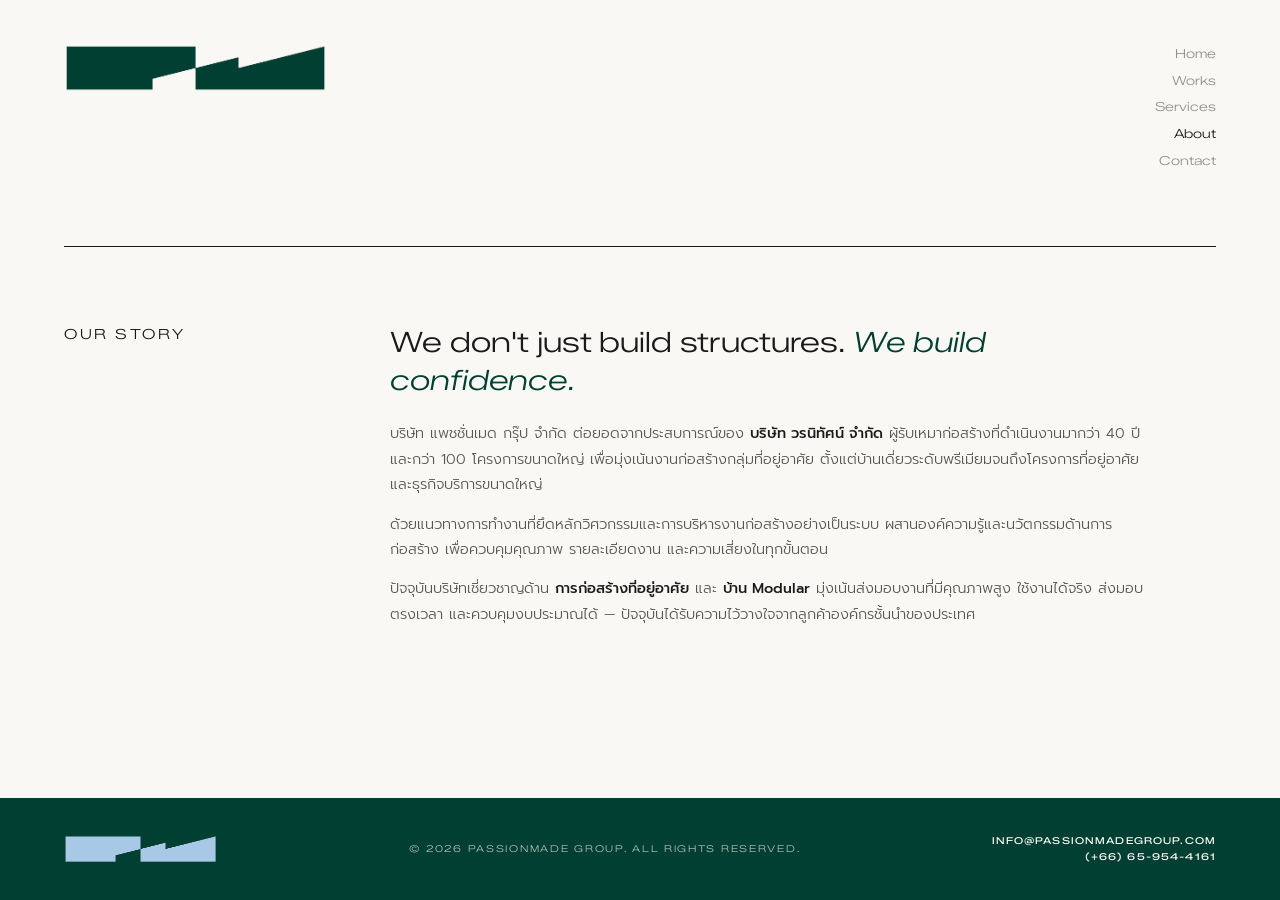
==== commit d05ae14a: "Add files via upload" ====
--- a/about.html
+++ b/about.html
@@ -16,6 +16,7 @@
   <a href="index.html" class="brand" aria-label="PASSIONMADE GROUP — home">
     <img class="brand__mark" src="assets/logo-mark.png" alt="PASSIONMADE GROUP">
   </a>
+  <button class="nav__toggle" type="button" aria-label="Toggle menu" aria-expanded="false"><span class="nav__toggle__icon"><span></span></span></button>
   <nav class="top-nav" aria-label="Primary">
     <a href="index.html"    data-page="index.html">Home</a>
     <a href="work.html"     data-page="work.html">Works</a>
@@ -54,6 +55,7 @@
     <a href="index.html" class="foot__brand" aria-label="PASSIONMADE GROUP — home">
       <img class="foot__mark" src="assets/logo-mark-blue-clean.png" alt="PASSIONMADE GROUP">
     </a>
+    <span class="foot__copy">© 2026 PASSIONMADE GROUP. All rights reserved.</span>
     <div class="foot__col" style="align-items: flex-end; text-align: right;">
       <a href="mailto:info@passionmadegroup.com">info@passionmadegroup.com</a>
       <a href="tel:+66659544161">(+66) 65-954-4161</a>
--- a/site.css
+++ b/site.css
@@ -96,10 +96,9 @@
   justify-content: space-between;
   align-items: flex-start;
   gap: 24px;
-  pointer-events: none;
-  background: transparent;
-}
-.top-bar > * { pointer-events: auto; }
+  /* Solid paper background so content scrolling underneath doesn't bleed through. */
+  background: var(--paper);
+}
 
 .brand {
   display: inline-flex;
@@ -107,8 +106,8 @@
   line-height: 0;
 }
 .brand__mark {
-  /* Per brand CI — mark is 6:1; height 32px keeps the bar balanced */
-  height: 32px;
+  /* Per brand CI — mark is 6:1; height 48px keeps the bar balanced */
+  height: 48px;
   width: auto;
   flex: none;
   object-fit: contain;
@@ -116,8 +115,53 @@
 }
 /* On the Home page only, show the full lockup (mark + wordmark) instead */
 .brand--lockup .brand__mark {
-  height: 72px;
-}
+  height: 96px;
+}
+
+/* Hamburger toggle button — hidden on desktop, shown on mobile */
+.nav__toggle {
+  display: none;
+  width: 36px;
+  height: 36px;
+  align-items: center;
+  justify-content: center;
+  background: transparent;
+  border: 0;
+  cursor: pointer;
+  color: var(--ink);
+  -webkit-tap-highlight-color: transparent;
+}
+.nav__toggle__icon {
+  position: relative;
+  display: block;
+  width: 22px;
+  height: 14px;
+}
+.nav__toggle__icon::before,
+.nav__toggle__icon::after,
+.nav__toggle__icon span {
+  content: "";
+  position: absolute;
+  left: 0;
+  right: 0;
+  height: 1.5px;
+  background: currentColor;
+  transition: transform 240ms var(--ease), opacity 200ms var(--ease), top 240ms var(--ease), bottom 240ms var(--ease);
+}
+.nav__toggle__icon::before { top: 0; }
+.nav__toggle__icon span    { top: 50%; transform: translateY(-50%); display: block; }
+.nav__toggle__icon::after  { bottom: 0; }
+/* X state when nav is open */
+.top-bar[data-nav-open="true"] .nav__toggle__icon::before {
+  top: 50%;
+  transform: translateY(-50%) rotate(45deg);
+}
+.top-bar[data-nav-open="true"] .nav__toggle__icon::after {
+  bottom: auto;
+  top: 50%;
+  transform: translateY(-50%) rotate(-45deg);
+}
+.top-bar[data-nav-open="true"] .nav__toggle__icon span { opacity: 0; }
 
 .top-nav {
   display: flex;
@@ -151,7 +195,8 @@
   max-width: 1600px;
   margin: 0 auto;
   width: 100%;
-  padding: clamp(96px, 13vh, 140px) var(--gutter) clamp(64px, 8vh, 96px);
+  /* Increased top padding to clear the now-opaque fixed top-bar */
+  padding: clamp(120px, 16vh, 180px) var(--gutter) clamp(64px, 8vh, 96px);
 }
 .section__head {
   margin-bottom: clamp(40px, 6vw, 72px);
@@ -599,7 +644,7 @@
 .foot__brand { display: inline-flex; align-items: center; }
 .foot__mark {
   display: block;
-  height: 18px;
+  height: 28px;
   width: auto;
 }
 .foot__col {
@@ -624,6 +669,17 @@
   text-transform: none;
   letter-spacing: 0;
   font-size: 10.5px;
+}
+.foot__copy {
+  font-family: var(--f-widescreen);
+  font-size: 9.5px;
+  font-weight: 300;
+  letter-spacing: 0.18em;
+  text-transform: uppercase;
+  color: var(--paper);
+  opacity: 0.7;
+  text-align: center;
+  white-space: nowrap;
 }
 @media (max-width: 720px) {
   .foot__inner {
@@ -632,29 +688,57 @@
     gap: 14px;
   }
   .foot__col { font-size: 9px; align-items: flex-start !important; }
+  .foot__copy {
+    font-size: 9px;
+    white-space: normal;
+    text-align: left;
+    letter-spacing: 0.12em;
+  }
 }
 
 /* =========================================================
    Responsive
    ========================================================= */
 @media (max-width: 720px) {
-  /* Tighter top bar + horizontal nav on mobile so it doesn't eat
-     180+px of vertical space hiding section headers underneath. */
+  /* Hamburger replaces the inline nav on mobile */
   .top-bar {
-    padding: 16px var(--gutter);
+    padding: 14px var(--gutter);
     align-items: center;
   }
+  .nav__toggle { display: inline-flex; }
   .top-nav {
-    flex-direction: row;
-    gap: clamp(14px, 3vw, 22px);
-    align-items: center;
+    position: fixed;
+    top: 0; left: 0; right: 0;
+    background: var(--paper);
+    padding: 96px var(--gutter) 48px;
+    flex-direction: column;
+    align-items: flex-start;
+    gap: 20px;
+    transform: translateY(-100%);
+    transition: transform 360ms var(--ease);
+    z-index: 40;
+    pointer-events: none;
   }
-  .top-nav a { font-size: 11px; letter-spacing: 0.06em; padding: 4px 0; }
-  .brand__mark { height: 24px; }
-  .brand--lockup .brand__mark { height: 36px; }
-  /* Reduce the top hero padding on Home so the lockup doesn't get
-     pushed way down a short mobile viewport. */
+  .top-bar[data-nav-open="true"] .top-nav {
+    transform: translateY(0);
+    pointer-events: auto;
+  }
+  .top-nav a {
+    font-family: var(--f-widescreen);
+    font-size: 22px;
+    font-weight: 500;
+    letter-spacing: 0.04em;
+    text-transform: uppercase;
+    color: var(--ink-3);
+    transition: color 200ms var(--ease);
+  }
+  .top-nav a.is-active,
+  .top-nav a:hover { color: var(--ink); }
+  .brand__mark { height: 38px; }
+  .brand--lockup .brand__mark { height: 64px; }
   .intro { padding-top: clamp(96px, 18vh, 160px); }
+  /* Body scroll lock while the menu is open */
+  body.has-nav-open { overflow: hidden; }
 }
 @media (max-width: 900px) {
   .case { grid-template-columns: 1fr 1fr; }
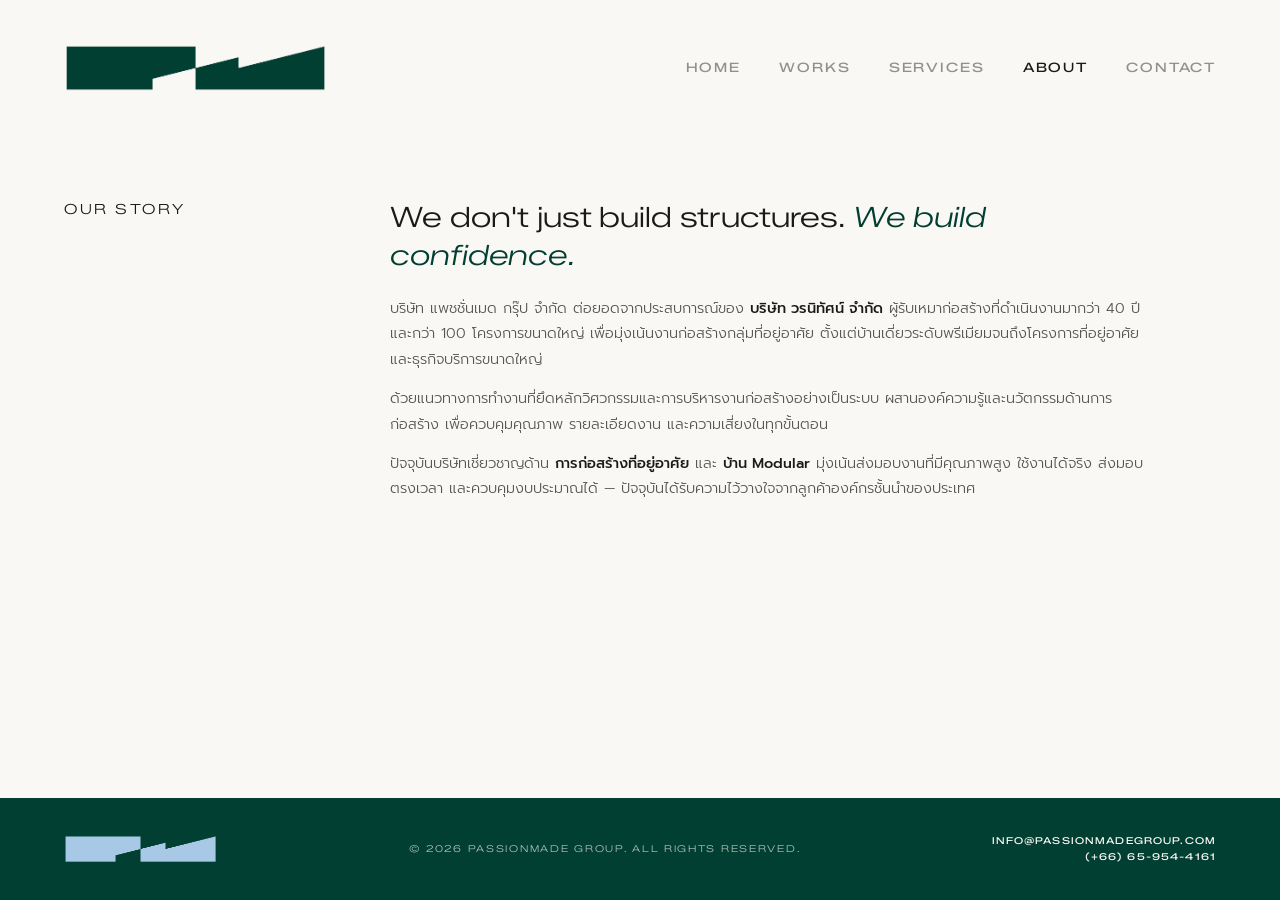
==== commit ebba2f89: "Add files via upload" ====
--- a/about.html
+++ b/about.html
@@ -10,7 +10,7 @@
 <link href="https://fonts.googleapis.com/css2?family=Zalando+Sans+Expanded:wght@300;500;900&display=swap" rel="stylesheet">
 <link rel="stylesheet" href="site.css">
 </head>
-<body>
+<body class="has-hamburger">
 
 <header class="top-bar">
   <a href="index.html" class="brand" aria-label="PASSIONMADE GROUP — home">
@@ -28,10 +28,6 @@
 
 <main class="page">
   <section class="section">
-    <div class="section__head">
-      <span class="section__label">About</span>
-    </div>
-
     <div class="about-grid">
       <div class="about-grid__label">
         <span class="sub__label">Our story</span>
--- a/site.css
+++ b/site.css
@@ -131,6 +131,40 @@
   color: var(--ink);
   -webkit-tap-highlight-color: transparent;
 }
+
+/* ---------------------------------------------------------
+   Inner pages (everything except Home) get a horizontal
+   top nav on desktop, with the hamburger toggle hidden.
+   Mobile still uses the hamburger via the @media rule below.
+   --------------------------------------------------------- */
+@media (min-width: 721px) {
+  body.has-hamburger .nav__toggle { display: none; }
+  body.has-hamburger .top-bar { align-items: center; }
+  body.has-hamburger .top-nav {
+    position: static;
+    flex-direction: row;
+    align-items: center;
+    gap: clamp(20px, 3vw, 40px);
+    padding: 0;
+    background: transparent;
+    transform: none;
+    pointer-events: auto;
+  }
+  body.has-hamburger .top-nav a {
+    font-family: var(--f-widescreen);
+    font-size: 13px;
+    font-weight: 500;
+    letter-spacing: 0.14em;
+    text-transform: uppercase;
+    color: var(--ink-3);
+    transition: color 200ms var(--ease);
+    padding: 4px 0;
+  }
+  body.has-hamburger .top-nav a.is-active,
+  body.has-hamburger .top-nav a:hover { color: var(--ink); }
+}
+/* Mobile (≤720): the @media rule far below turns the inline nav into
+   the slide-down overlay panel for every page, including Home. */
 .nav__toggle__icon {
   position: relative;
   display: block;
@@ -195,8 +229,10 @@
   max-width: 1600px;
   margin: 0 auto;
   width: 100%;
-  /* Increased top padding to clear the now-opaque fixed top-bar */
-  padding: clamp(120px, 16vh, 180px) var(--gutter) clamp(64px, 8vh, 96px);
+  /* Top padding must clear the fixed top-bar at all viewport sizes.
+     Top-bar height ≈ logo height (48px) + 2× padding (max 44px) ≈ 140px.
+     Add ~30px of breathing room above the first content. */
+  padding: clamp(160px, 22vh, 220px) var(--gutter) clamp(64px, 8vh, 96px);
 }
 .section__head {
   margin-bottom: clamp(40px, 6vw, 72px);
@@ -301,14 +337,17 @@
   justify-content: space-between;
   gap: 24px;
   margin: clamp(80px, 12vw, 160px) 0 clamp(28px, 3vw, 44px);
-}
-/* First group sits right under the page header — reset top margin,
-   add the same hairline rule the other pages have above their grids */
+  border-top: 1px solid var(--ink);
+  padding-top: clamp(28px, 3vw, 44px);
+}
+/* First group label sits at the top of the section — no top hairline,
+   no extra padding, no extra margin. */
 .cases__group-label:first-child,
-.section__head + .cases__group-label {
+.section__head + .cases__group-label,
+main.page > section.section > .cases__group-label:first-child {
   margin-top: 0;
-  border-top: 1px solid var(--ink);
-  padding-top: clamp(48px, 6vw, 80px);
+  border-top: 0;
+  padding-top: 0;
 }
 .cases__group-label .label {
   font-family: var(--f-widescreen);
@@ -409,8 +448,6 @@
   grid-template-columns: minmax(220px, 1fr) 3fr;
   gap: clamp(24px, 4vw, 64px);
   align-items: start;
-  border-top: 1px solid var(--ink);
-  padding-top: clamp(48px, 6vw, 80px);
 }
 .services-grid__head {
   position: sticky;
@@ -468,8 +505,6 @@
   grid-template-columns: minmax(220px, 1fr) 3fr;
   gap: clamp(24px, 4vw, 64px);
   align-items: start;
-  border-top: 1px solid var(--ink);
-  padding-top: clamp(48px, 6vw, 80px);
 }
 .about-grid__label {
   position: sticky;
@@ -516,8 +551,6 @@
   grid-template-columns: minmax(220px, 1fr) 3fr;
   gap: clamp(24px, 4vw, 64px);
   align-items: start;
-  border-top: 1px solid var(--ink);
-  padding-top: clamp(48px, 6vw, 80px);
 }
 .contact-grid__label {
   position: sticky;
@@ -700,6 +733,9 @@
    Responsive
    ========================================================= */
 @media (max-width: 720px) {
+  /* Smaller top-bar on mobile → smaller section padding-top so content
+     doesn't float far below the bar. */
+  .section { padding-top: 96px; }
   /* Hamburger replaces the inline nav on mobile */
   .top-bar {
     padding: 14px var(--gutter);
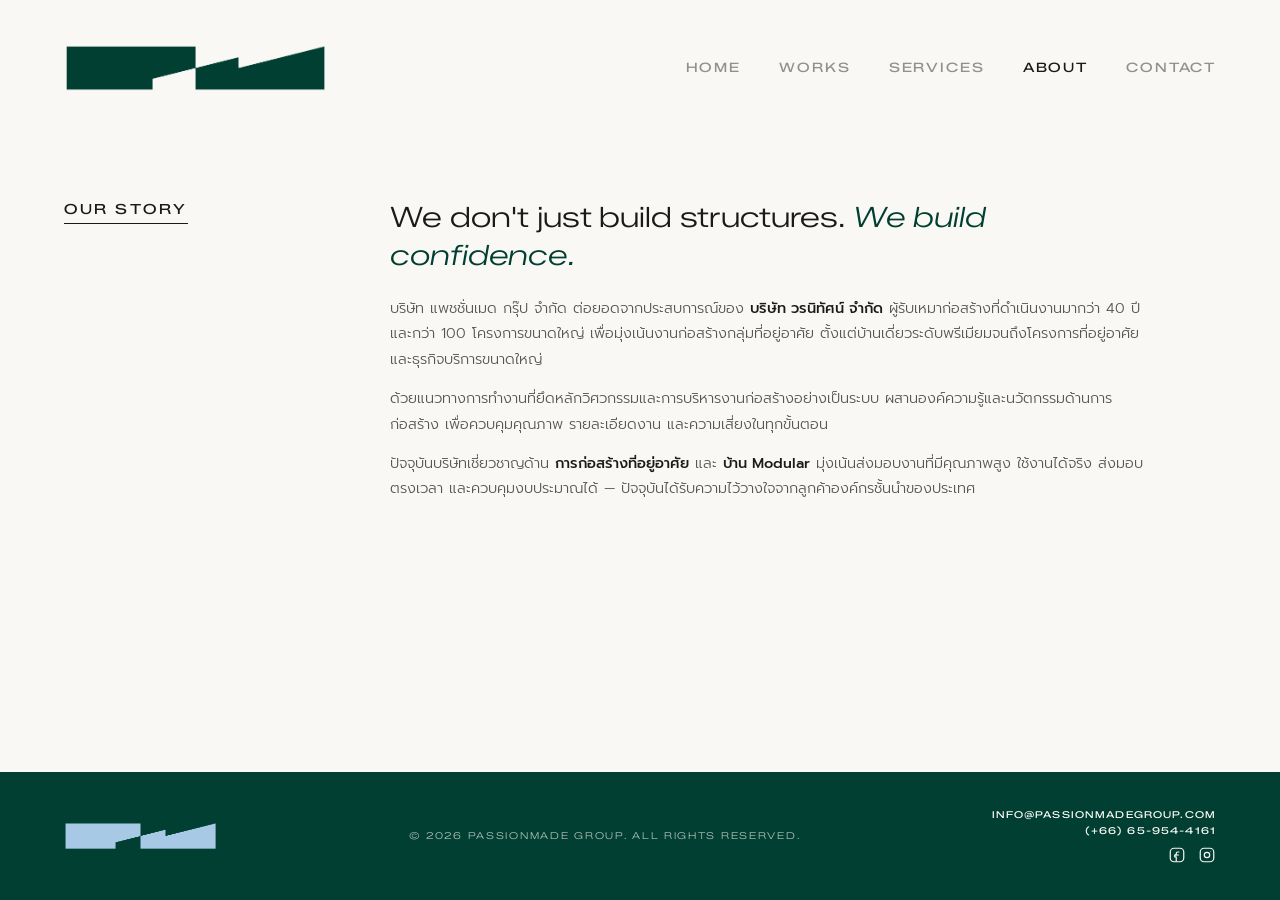
==== commit f2b0bc6e: "Add files via upload" ====
--- a/about.html
+++ b/about.html
@@ -4,6 +4,27 @@
 <meta charset="utf-8">
 <meta name="viewport" content="width=device-width, initial-scale=1">
 <title>About — PASSIONMADE GROUP</title>
+<meta name="description" content="PASSIONMADE GROUP ต่อยอดจาก บริษัท วรนิทัศน์ จำกัด ผู้รับเหมาก่อสร้างที่ดำเนินงานมากว่า 40 ปี กว่า 100 โครงการขนาดใหญ่ทั่วประเทศไทย เชี่ยวชาญงานวิศวกรรม การบริหารโครงการก่อสร้างอย่างเป็นระบบ">
+<meta name="keywords" content="PASSIONMADE GROUP, แพชชั่นเมด กรุ๊ป, ผู้รับเหมาก่อสร้าง, รับเหมาก่อสร้างขอนแก่น, รับสร้างบ้านพรีเมียม, รับเหมาก่อสร้างบ้าน, บ้านโมดูลาร์, modular housing Thailand, รับเหมาก่อสร้างอาคารพาณิชย์, รับเหมาก่อสร้างโรงแรม, construction company Thailand, premium home builder Thailand, บริษัท วรนิทัศน์ จำกัด, residential construction Thailand, commercial construction Thailand">
+<meta name="author" content="PASSIONMADE GROUP CO., LTD.">
+<meta name="robots" content="index, follow">
+<link rel="canonical" href="https://www.passionmadegroup.com/about.html">
+
+<!-- Open Graph -->
+<meta property="og:type" content="website">
+<meta property="og:site_name" content="PASSIONMADE GROUP">
+<meta property="og:title" content="About — PASSIONMADE GROUP">
+<meta property="og:description" content="PASSIONMADE GROUP ต่อยอดจาก บริษัท วรนิทัศน์ จำกัด ผู้รับเหมาก่อสร้างที่ดำเนินงานมากว่า 40 ปี กว่า 100 โครงการขนาดใหญ่ทั่วประเทศไทย เชี่ยวชาญงานวิศวกรรม การบริหารโครงการก่อสร้างอย่างเป็นระบบ">
+<meta property="og:url" content="https://www.passionmadegroup.com/about.html">
+<meta property="og:image" content="https://www.passionmadegroup.com/assets/logo-lockup-green.png">
+<meta property="og:locale" content="th_TH">
+<meta property="og:locale:alternate" content="en_US">
+
+<!-- Twitter Card -->
+<meta name="twitter:card" content="summary_large_image">
+<meta name="twitter:title" content="About — PASSIONMADE GROUP">
+<meta name="twitter:description" content="PASSIONMADE GROUP ต่อยอดจาก บริษัท วรนิทัศน์ จำกัด ผู้รับเหมาก่อสร้างที่ดำเนินงานมากว่า 40 ปี กว่า 100 โครงการขนาดใหญ่ทั่วประเทศไทย เชี่ยวชาญงานวิศวกรรม การบริหารโครงการก่อสร้างอย่างเป็นระบบ">
+<meta name="twitter:image" content="https://www.passionmadegroup.com/assets/logo-lockup-green.png">
 <link rel="icon" type="image/png" href="assets/logo-mark.png">
 <link rel="preconnect" href="https://fonts.googleapis.com">
 <link rel="preconnect" href="https://fonts.gstatic.com" crossorigin>
@@ -55,6 +76,10 @@
     <div class="foot__col" style="align-items: flex-end; text-align: right;">
       <a href="mailto:info@passionmadegroup.com">info@passionmadegroup.com</a>
       <a href="tel:+66659544161">(+66) 65-954-4161</a>
+      <div class="foot__social">
+        <a href="https://www.facebook.com/passionmadegroup" target="_blank" rel="noopener" aria-label="Facebook"><svg width="18" height="18" viewBox="0 0 24 24" fill="none" stroke="currentColor" stroke-width="1.6" stroke-linecap="round" stroke-linejoin="round" aria-hidden="true"><rect x="3" y="3" width="18" height="18" rx="5" ry="5"/><path d="M14.5 8h-1.7A1.8 1.8 0 0 0 11 9.8V12H9v2.5h2V20"/><line x1="9.5" y1="12" x2="14" y2="12"/></svg></a>
+        <a href="https://www.instagram.com/passionmadegroup" target="_blank" rel="noopener" aria-label="Instagram"><svg width="18" height="18" viewBox="0 0 24 24" fill="none" stroke="currentColor" stroke-width="1.6" stroke-linecap="round" stroke-linejoin="round" aria-hidden="true"><rect x="3" y="3" width="18" height="18" rx="5" ry="5"/><circle cx="12" cy="12" r="3.6"/><circle cx="17" cy="7" r="0.6" fill="currentColor" stroke="none"/></svg></a>
+      </div>
     </div>
   </div>
 </footer>
--- a/site.css
+++ b/site.css
@@ -249,10 +249,15 @@
 .sub__label {
   font-family: var(--f-widescreen);
   font-size: 14px;
-  font-weight: 300;
+  font-weight: 500;
   letter-spacing: 0.18em;
   text-transform: uppercase;
   color: var(--ink);
+  display: inline-block;
+  align-self: flex-start;
+  line-height: 1;
+  padding-bottom: 6px;
+  border-bottom: 1px solid var(--ink);
 }
 
 .eyebrow {
@@ -703,6 +708,36 @@
   letter-spacing: 0;
   font-size: 10.5px;
 }
+/* Social icons row in the footer */
+.foot__social {
+  display: flex;
+  align-items: center;
+  gap: 12px;
+  margin-top: 6px;
+}
+.foot__social a {
+  display: inline-flex;
+  align-items: center;
+  color: var(--paper);
+  transition: opacity 200ms var(--ease);
+}
+.foot__social a:hover { opacity: 0.7; }
+.foot__social svg { display: block; }
+/* Social icons row on the Contact page */
+.social-row {
+  display: flex;
+  align-items: center;
+  gap: 14px;
+  margin-top: 4px;
+}
+.social-row a {
+  display: inline-flex;
+  align-items: center;
+  color: var(--ink);
+  transition: color 200ms var(--ease);
+}
+.social-row a:hover { color: var(--green); }
+.social-row svg { display: block; }
 .foot__copy {
   font-family: var(--f-widescreen);
   font-size: 9.5px;
@@ -775,6 +810,29 @@
   .intro { padding-top: clamp(96px, 18vh, 160px); }
   /* Body scroll lock while the menu is open */
   body.has-nav-open { overflow: hidden; }
+  /* Footer on mobile: grid so the copyright sits NEXT TO the logo on row 1,
+     and the email/phone block falls to row 2 underneath both. */
+  .foot__inner {
+    display: grid;
+    grid-template-columns: auto 1fr;
+    align-items: center;
+    gap: 12px 14px;
+  }
+  .foot__brand   { grid-row: 1; grid-column: 1; }
+  .foot__copy    {
+    grid-row: 1; grid-column: 2;
+    text-align: left;
+    white-space: normal;
+    font-size: 7.5px;
+    letter-spacing: 0.1em;
+    line-height: 1.4;
+    opacity: 0.6;
+  }
+  .foot__col     {
+    grid-row: 2; grid-column: 1 / -1;
+    font-size: 9px;
+    align-items: flex-start !important;
+  }
 }
 @media (max-width: 900px) {
   .case { grid-template-columns: 1fr 1fr; }
